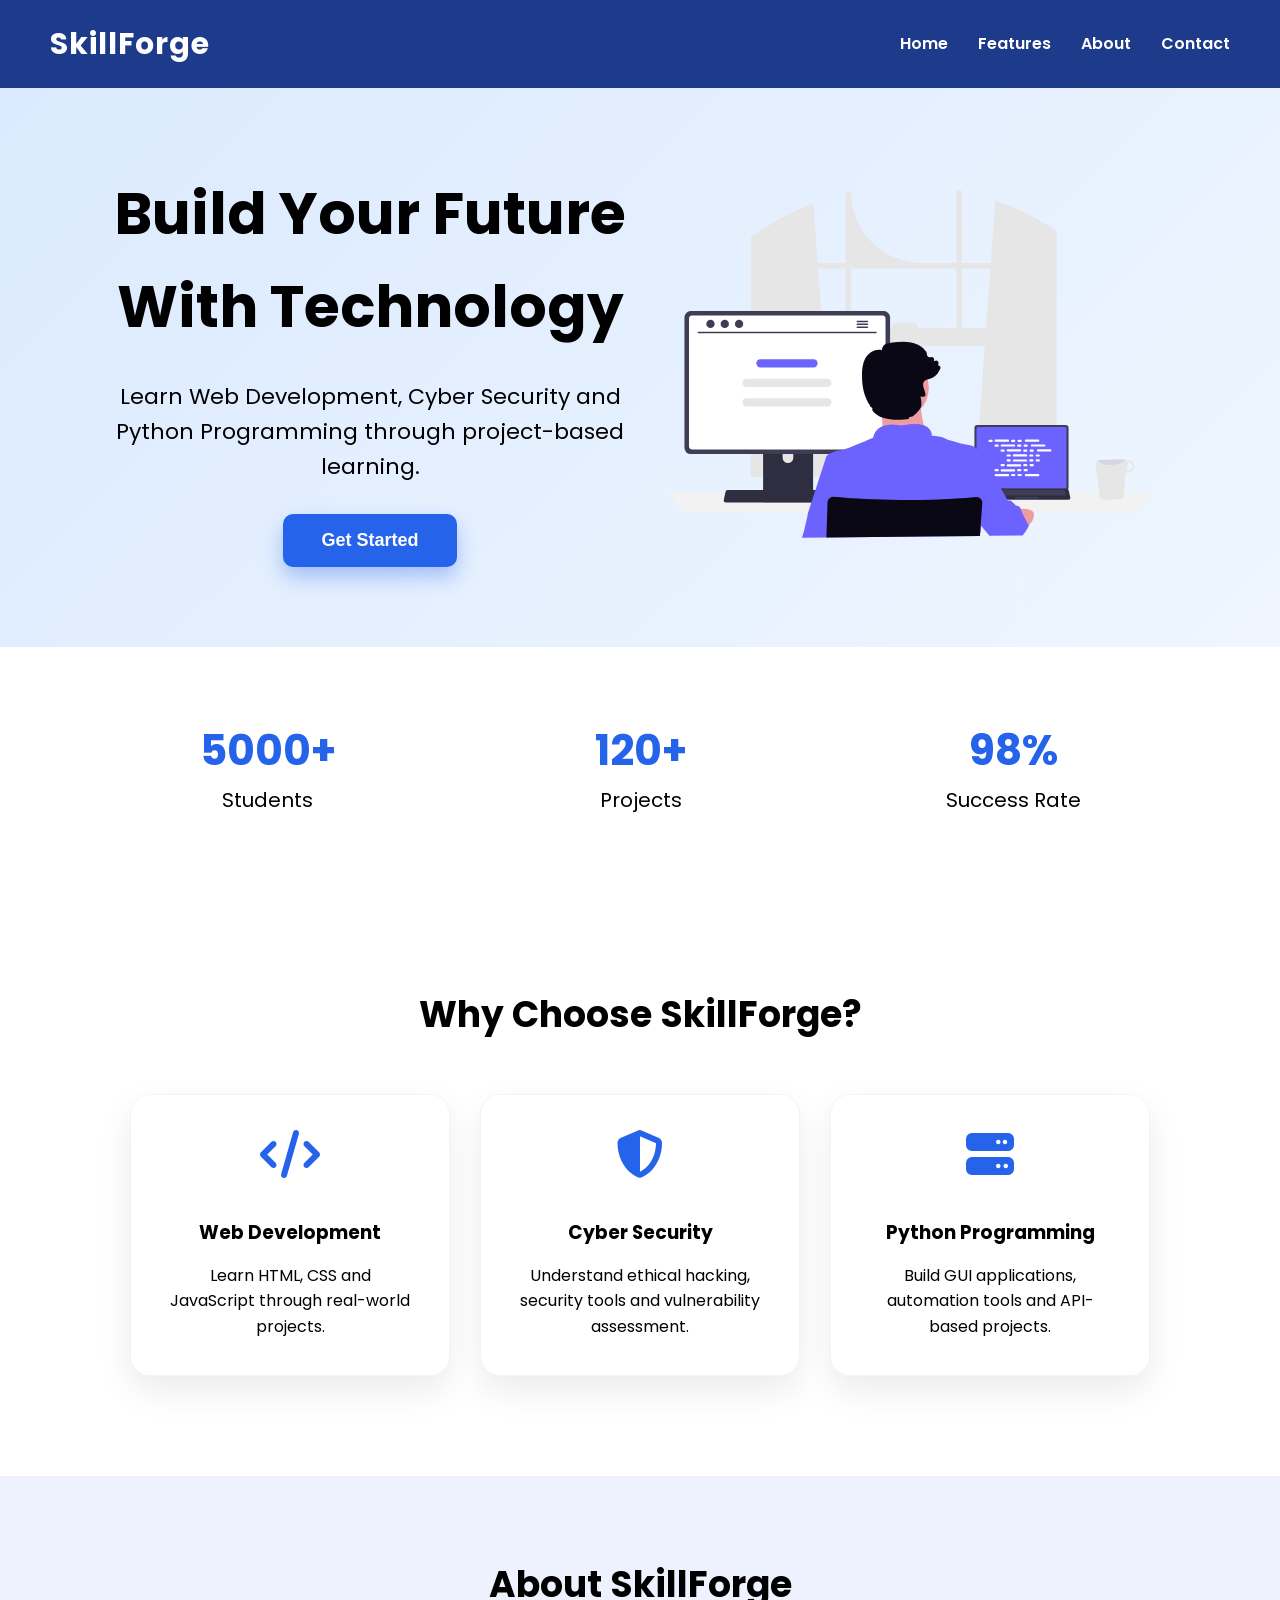
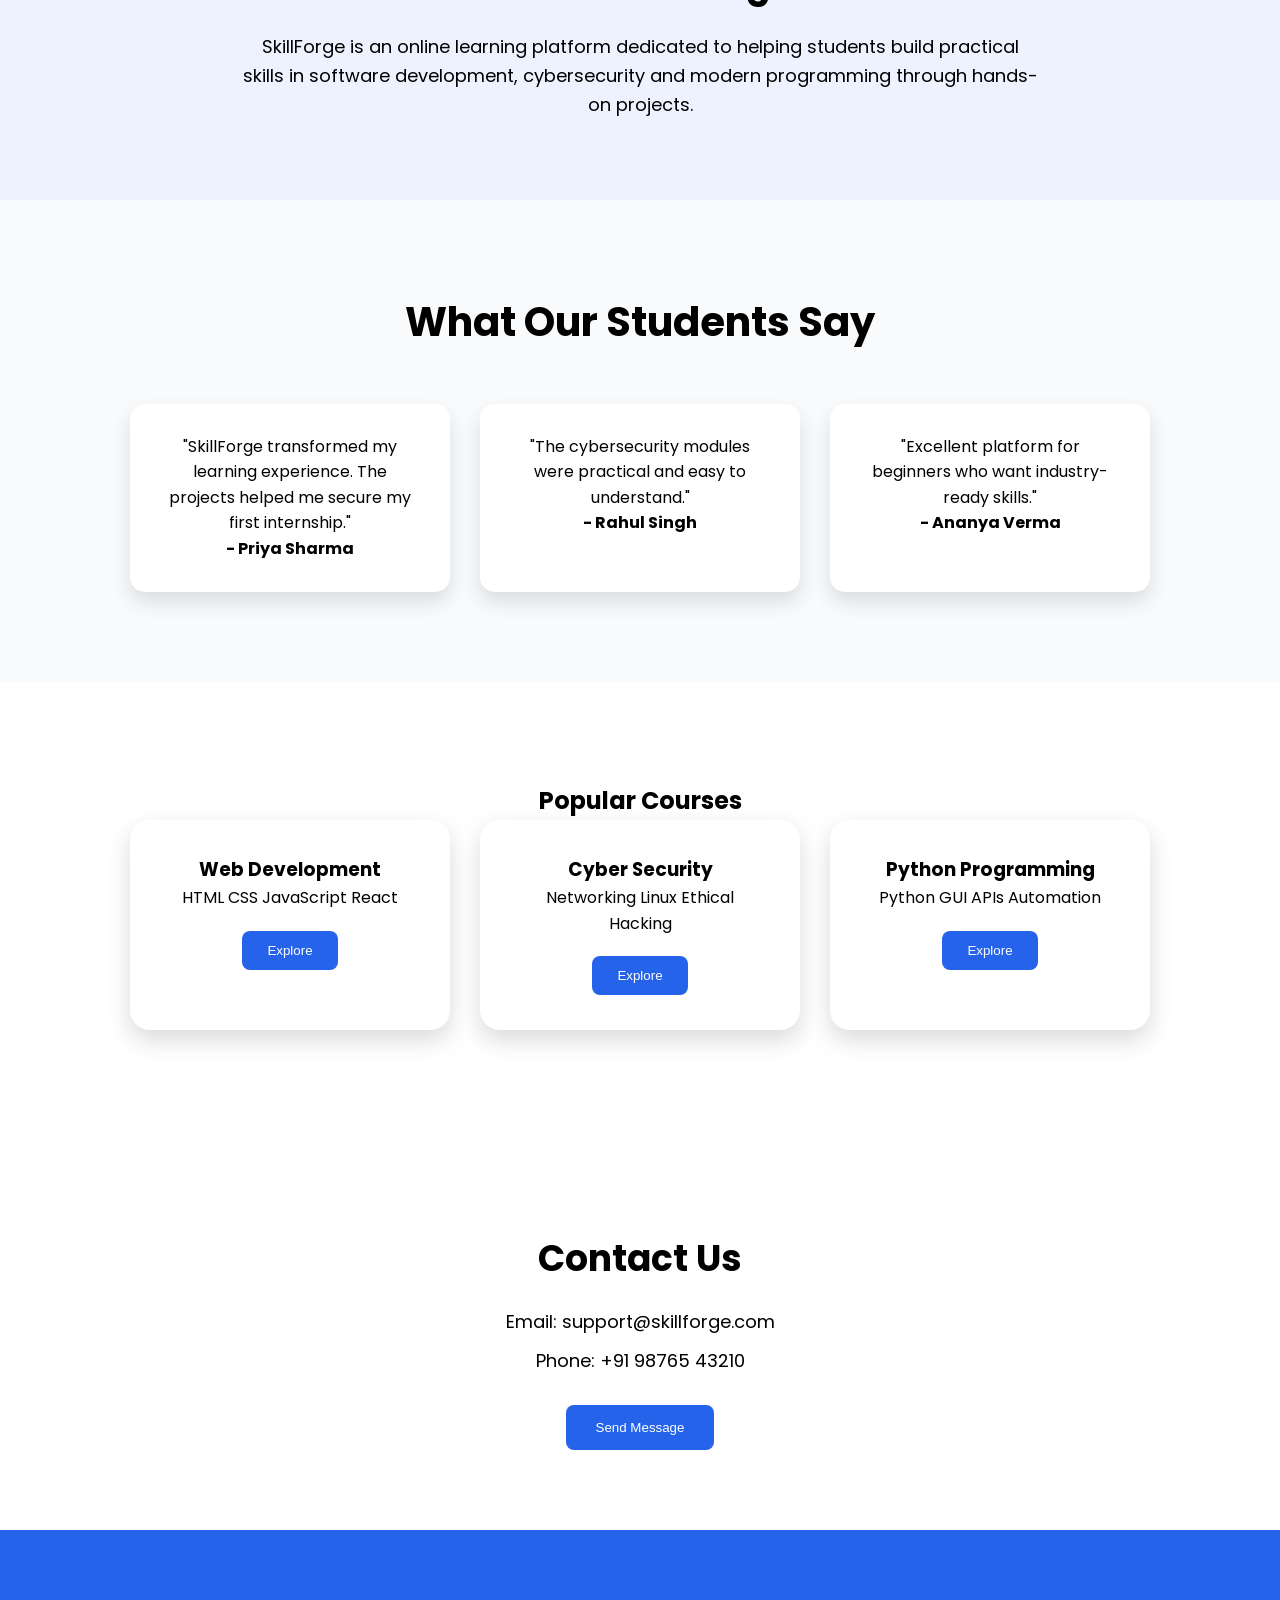
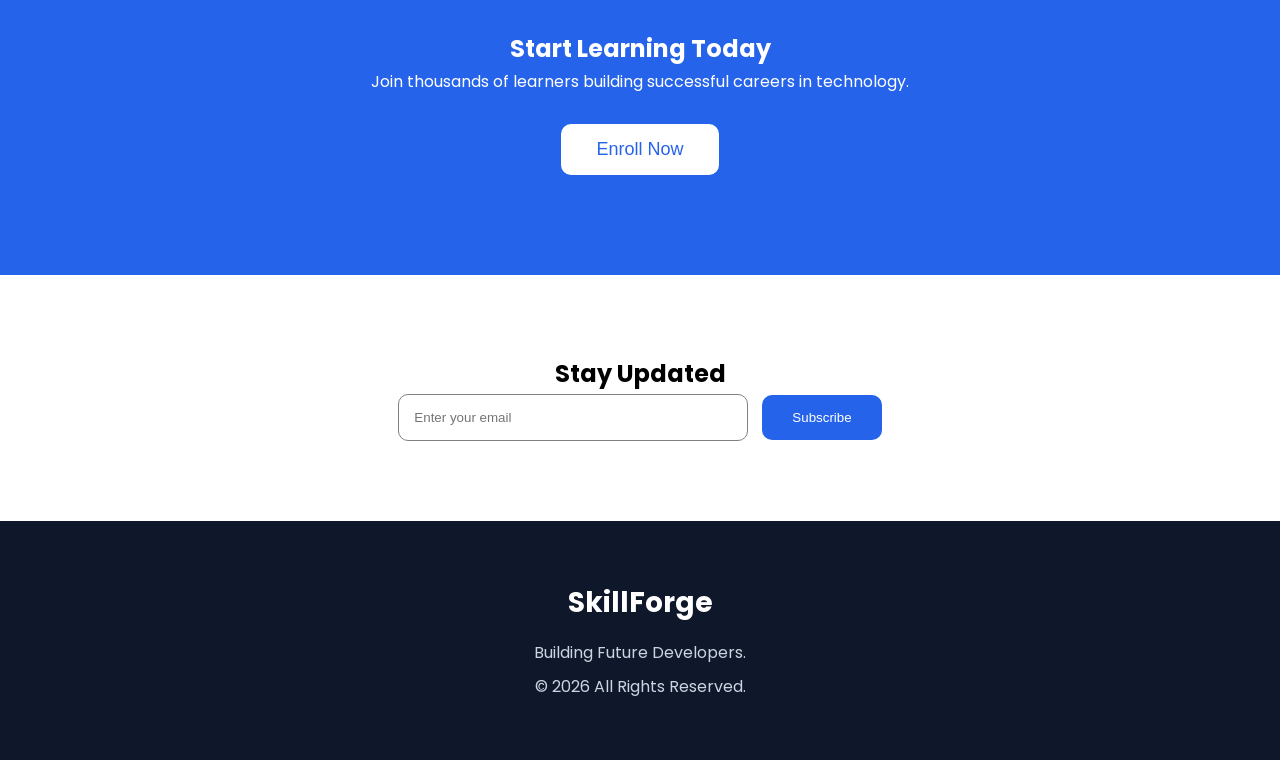
==== WebDev-L1-LandingPage/index.html @ 6627e976 "Add WebDev-L1-LandingPage" ====
<!DOCTYPE html>
<html lang="en">
<head>
    <meta charset="UTF-8">
    <meta name="viewport" content="width=device-width, initial-scale=1.0">
    <title>SkillForge Landing Page</title>
    <link rel="stylesheet" href="style.css">
    <link rel="stylesheet" href="https://cdnjs.cloudflare.com/ajax/libs/font-awesome/6.7.2/css/all.min.css">
    <link rel="icon" type="image/png" href="images/skillforge-icon.png">
    <link href="https://fonts.googleapis.com/css2?family=Poppins:wght@300;400;500;600;700&display=swap" rel="stylesheet">
</head>
<body>
    <header>
    <nav>
        <h1 class="logo">SkillForge</h1>

        <ul>
            <li><a href="#home">Home</a></li>
            <li><a href="#features">Features</a></li>
            <li><a href="#about">About</a></li>
            <li><a href="#contact">Contact</a></li>
        </ul>
    </nav>
</header>
    

    <main>

<section class="hero fade" id="home">

    <div class="hero-text">

        <h2>Build Your Future With Technology</h2>

        <p>
            Learn Web Development, Cyber Security and Python Programming through project-based learning.
        </p>

        <button>Get Started</button>

    </div>

    <div class="hero-image">

        <img src="images/hero.svg" alt="Programming Illustration">

    </div>

</section>
<section class="stats">

    <div>

        <h2>5000+</h2>

        <p>Students</p>

    </div>

    <div>

        <h2>120+</h2>

        <p>Projects</p>

    </div>

    <div>

        <h2>98%</h2>

        <p>Success Rate</p>

    </div>

</section>

<section class="features fade" id="features">

    <h2>Why Choose SkillForge?</h2>

    <div class="feature-container">

        
<div class="card">
    <i class="fa-solid fa-code fa-3x"></i>
    <h3>Web Development</h3>
    <p>Learn HTML, CSS and JavaScript through real-world projects.</p>
</div>

        <div class="card">
            <i class="fa-solid fa-shield-alt fa-3x"></i>
            <h3>Cyber Security</h3>
            <p>Understand ethical hacking, security tools and vulnerability assessment.</p>
        </div>

        <div class="card">
            <i class="fa-solid fa-server fa-3x"></i>
            <h3>Python Programming</h3>
            <p>Build GUI applications, automation tools and API-based projects.</p>
        </div>

    </div>

</section>

<section class="about fade" id="about">       

    <h2>About SkillForge</h2>

    <p>
        SkillForge is an online learning platform dedicated to helping
        students build practical skills in software development,
        cybersecurity and modern programming through hands-on projects.
    </p>

</section>
<section class="testimonials fade" id="testimonials">

    <h2>What Our Students Say</h2>

    <div class="testimonial-container">

        <div class="testimonial">
            <p>
                "SkillForge transformed my learning experience. The projects helped me secure my first internship."
            </p>

            <h4>- Priya Sharma</h4>
        </div>

        <div class="testimonial">
            <p>
                "The cybersecurity modules were practical and easy to understand."
            </p>

            <h4>- Rahul Singh</h4>
        </div>

        <div class="testimonial">
            <p>
                "Excellent platform for beginners who want industry-ready skills."
            </p>

            <h4>- Ananya Verma</h4>
        </div>

    </div>

</section>
<section class="courses fade" id="courses">

<h2>Popular Courses</h2>

<div class="course-container">

<div class="course">

<h3>Web Development</h3>

<p>HTML CSS JavaScript React</p>

<button>Explore</button>

</div>

<div class="course">

<h3>Cyber Security</h3>

<p>Networking Linux Ethical Hacking</p>

<button>Explore</button>

</div>

<div class="course">

<h3>Python Programming</h3>

<p>Python GUI APIs Automation</p>

<button>Explore</button>

</div>

</div>

</section>

    </main>
<section class="contact fade" id="contact">

    <h2>Contact Us</h2>

    <p>Email: support@skillforge.com</p>

    <p>Phone: +91 98765 43210</p>

    <button>Send Message</button>

</section>
<section class="cta fade" id="cta">

<h2>Start Learning Today</h2>

<p>

Join thousands of learners building successful careers in technology.

</p>

<button>Enroll Now</button>

</section>
<section class="newsletter fade" id="newsletter">

<h2>Stay Updated</h2>

<input type="email" placeholder="Enter your email">

<button>Subscribe</button>

</section>
    <footer>

    <h3>SkillForge</h3>

    <p>Building Future Developers.</p>

    <p>© 2026 All Rights Reserved.</p>

</footer>

<button id="topBtn">↑</button>
<script src="script.js"></script>
</body>
</html>
---- WebDev-L1-LandingPage/style.css ----
html {
    scroll-behavior: smooth;
}

* {
    margin: 0;
    padding: 0;
    box-sizing: border-box;
}

/* Body */

body {
    font-family: "Poppins", sans-serif;
    line-height: 1.6;
}

/* Header */

header {
    background-color: #1E3A8A;
    color: white;
    padding: 20px 50px;
    position: sticky;
    top: 0;
    z-index: 1000;
}


/* Navigation */
/* Navigation */

nav {
    display: flex;
    justify-content: space-between;
    align-items: center;
}

nav ul {
    display: flex;
    list-style: none;
    gap: 30px;
    margin: 0;
    padding: 0;
}

nav ul li {
    margin: 0;
}

nav ul li a {
    color: white;
    text-decoration: none;
    font-weight: 600;
    position: relative;
    transition: 0.3s;
}

nav ul li a:hover {
    color: #93c5fd;
}

nav ul li a::after {
    content: "";
    position: absolute;
    width: 0;
    height: 2px;
    left: 0;
    bottom: -5px;
    background: white;
    transition: 0.3s;
}

nav ul li a:hover::after {
    width: 100%;
}

/* General Sections */

section {
    padding: 40px;
    text-align: center;
}

/* Hero Section */

.hero{
    background: linear-gradient(135deg,#dbeafe,#eff6ff);

    display:flex;
    justify-content:space-between;
    align-items:center;

    padding:80px 100px;

    flex-wrap:wrap;
}

.hero button{

background:#2563eb;

padding:16px 38px;

color:white;

border:none;

border-radius:10px;

font-size:18px;

font-weight:bold;

cursor:pointer;

transition:all .3s ease;

box-shadow:0 10px 20px rgba(37,99,235,.35);

}

.hero button:hover{
 background: #1d4ed8;
 transform:translateY(-4px);
 box-shadow:0 18px 30px rgba(37,99,235,.45);
}

.hero-text{
    flex:1;
}

.hero-text h2{
    font-size:58px;
    margin-bottom:25px;
}

.hero-text p{

    font-size:22px;
    margin-bottom:30px;

    max-width:600px;

}

.hero-image{

    flex:1;
    text-align:center;

}

.hero-image img{

    width:90%;
    max-width:500px;

}

.hero button:active{
    transform:scale(.96);
}

/* Features Section */

.features {
    padding: 80px 50px;
    text-align: center;
}

.features h2 {
    font-size: 36px;
    margin-bottom: 50px;
}

.feature-container {
    display: flex;
    justify-content: center;
    gap: 30px;
    flex-wrap: wrap;
}

.card{

width:320px;

padding:35px;

background:white;

border-radius:20px;

transition:.35s;

box-shadow:0 15px 35px rgba(0,0,0,.08);

border:1px solid #f1f5f9;

}

.card:hover{

transform:translateY(-12px);

box-shadow:0 25px 50px rgba(0,0,0,.18);

}



/* About Section */

.about {
    background: #eef2ff;
    text-align: center;
    padding: 80px 40px;
}

.about h2 {
    font-size: 36px;
    margin-bottom: 20px;
}

.about p {
    max-width: 800px;
    margin: auto;
    font-size: 18px;
}

/* Footer */



.contact {
    padding: 80px 40px;
    background: #ffffff;
    text-align: center;
}

.contact h2 {
    font-size: 36px;
    margin-bottom: 20px;
}

.contact p {
    margin-bottom: 10px;
    font-size: 18px;
}

.contact button {
    margin-top: 20px;
    padding: 15px 30px;
    background: #2563eb;
    color: white;
    border: none;
    border-radius: 8px;
    cursor: pointer;
}

.contact button:hover {
    background: #1d4ed8;
}

.contact button{
    transition:.3s;
}

.contact button:hover{
    transform:translateY(-3px);
}

.card i {
    color: #2563eb;
    margin-bottom: 20px;
}

.logo {
    font-size: 30px;
    font-weight: 700;
    color:white;
    letter-spacing: 1px;
}


.features,
.about,
.contact {
    margin-top: 20px;
}

footer{

background:#0f172a;

padding:60px;

text-align:center;

color:white;

}

footer h3{

font-size:28px;

margin-bottom:15px;

}

footer p{

color:#cbd5e1;

margin-top:8px;

}
    


.card {
    display: flex;
    flex-direction: column;
    justify-content: space-between;
}

.card h3{
    margin-top:20px;
    margin-bottom:15px;
}

.hero {
    animation: fadeIn 1s ease-in-out;
}

@keyframes fadeIn {

    from {
        opacity: 0;
        transform: translateY(40px);
    }

    to {
        opacity: 1;
        transform: translateY(0);
    }

}
.stats{

    display:flex;

    justify-content:space-around;

    padding:70px;

    background:white;

    text-align:center;

    flex-wrap:wrap;

}

.stats h2{

    color:#2563eb;

    font-size:42px;

}

.stats p{

    font-size:20px;

}
.testimonials{
    padding:90px 50px;
    background:#f8fafc;
}

.testimonials h2{
    text-align:center;
    margin-bottom:50px;
    font-size:40px;
}

.testimonial-container{
    display:flex;
    justify-content:center;
    gap:30px;
    flex-wrap:wrap;
}

.testimonial{

    width:320px;

    background:white;

    padding:30px;

    border-radius:15px;

    box-shadow:0 10px 20px rgba(0,0,0,.12);

}

.courses{

padding:100px 60px;

}

.course-container{

display:flex;

gap:30px;

justify-content:center;

flex-wrap:wrap;

}

.course{

width:320px;

padding:35px;

border-radius:20px;

background:#ffffff;

box-shadow:0 10px 25px rgba(0,0,0,.15);

text-align:center;

}

.course button{

margin-top:20px;

padding:12px 25px;

border:none;

background:#2563eb;

color:white;

border-radius:8px;

cursor:pointer;

}
.course button:hover{
    background:#1d4ed8;
}

.cta{

background:#2563eb;

padding:100px;

text-align:center;

color:white;

}

.cta button{

margin-top:30px;

padding:15px 35px;

font-size:18px;

border:none;

border-radius:10px;

background:white;

color:#2563eb;

cursor:pointer;

}

.newsletter{

padding:80px;

text-align:center;

}

.newsletter input{

padding:15px;

width:350px;

border-radius:10px;

border:1px solid gray;

}

.newsletter button{

padding:15px 30px;

margin-left:10px;

background:#2563eb;

color:white;

border:none;

border-radius:10px;

cursor:pointer;

}

.newsletter button:hover{
    background:#1d4ed8;
}

#topBtn{

position:fixed;

bottom:30px;

right:30px;

width:55px;

height:55px;

border:none;

border-radius:50%;

background:#2563eb;

color:white;

font-size:24px;

cursor:pointer;

display:none;

}

/* =========================
   Responsive Design
========================= */

@media (max-width: 768px) {

    nav {
        flex-direction: column;
    }

    nav ul {
        flex-direction: column;
        margin-top: 20px;
    }

    nav ul li {
        margin: 10px 0;
    }

    .hero {
        flex-direction: column;
        text-align: center;
        padding: 60px 20px;
    }

    .hero-text h2 {
        font-size: 38px;
    }

    .hero-text p {
        font-size: 18px;
    }

    .hero-image img {
        width: 100%;
        margin-top: 30px;
    }

    .feature-container,
    .course-container,
    .testimonial-container,
    .stats {
        flex-direction: column;
        align-items: center;
    }

    .newsletter input {
        width: 90%;
        margin-bottom: 15px;
    }

    .newsletter button {
        margin-left: 0;
        width: 90%;
    }

}

.fade{

opacity:0;

transform:translateY(40px);

animation:fadeUp 1s forwards;

}

@keyframes fadeUp{

to{

opacity:1;

transform:translateY(0);

}

}
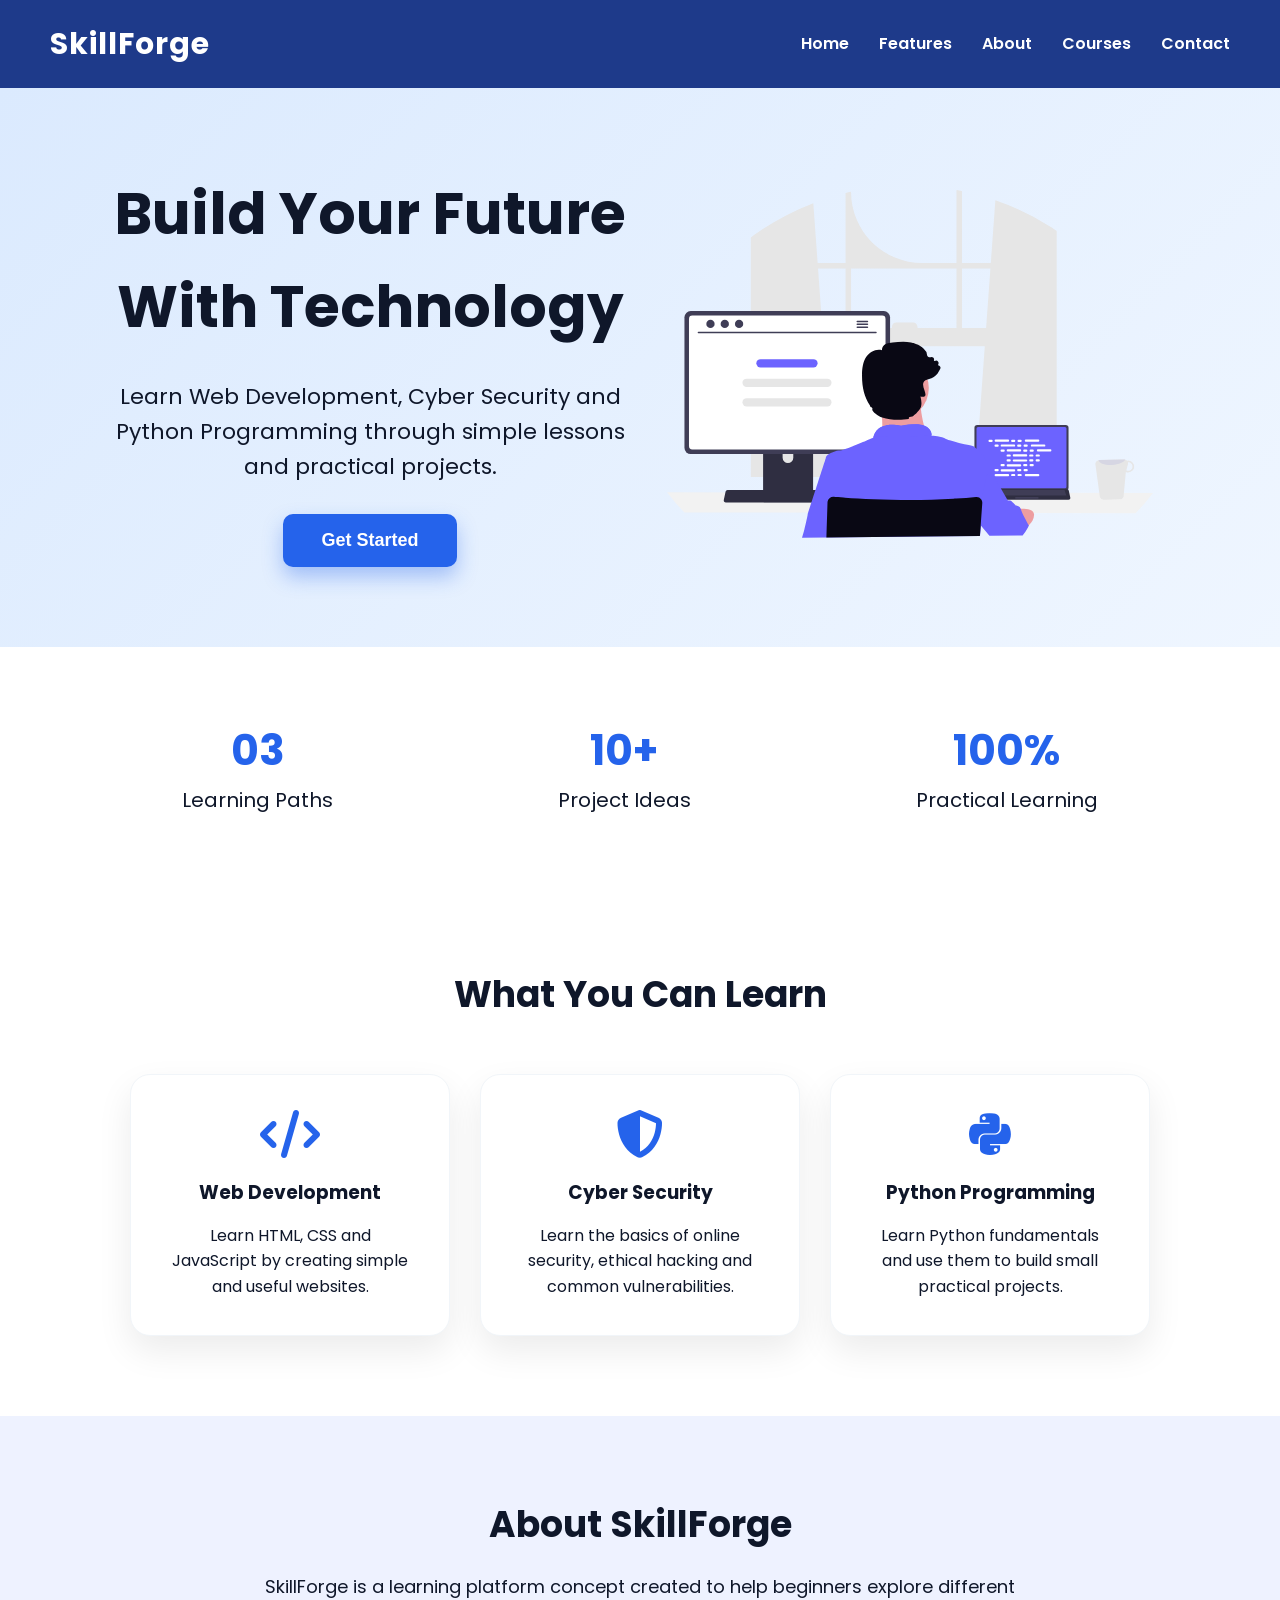
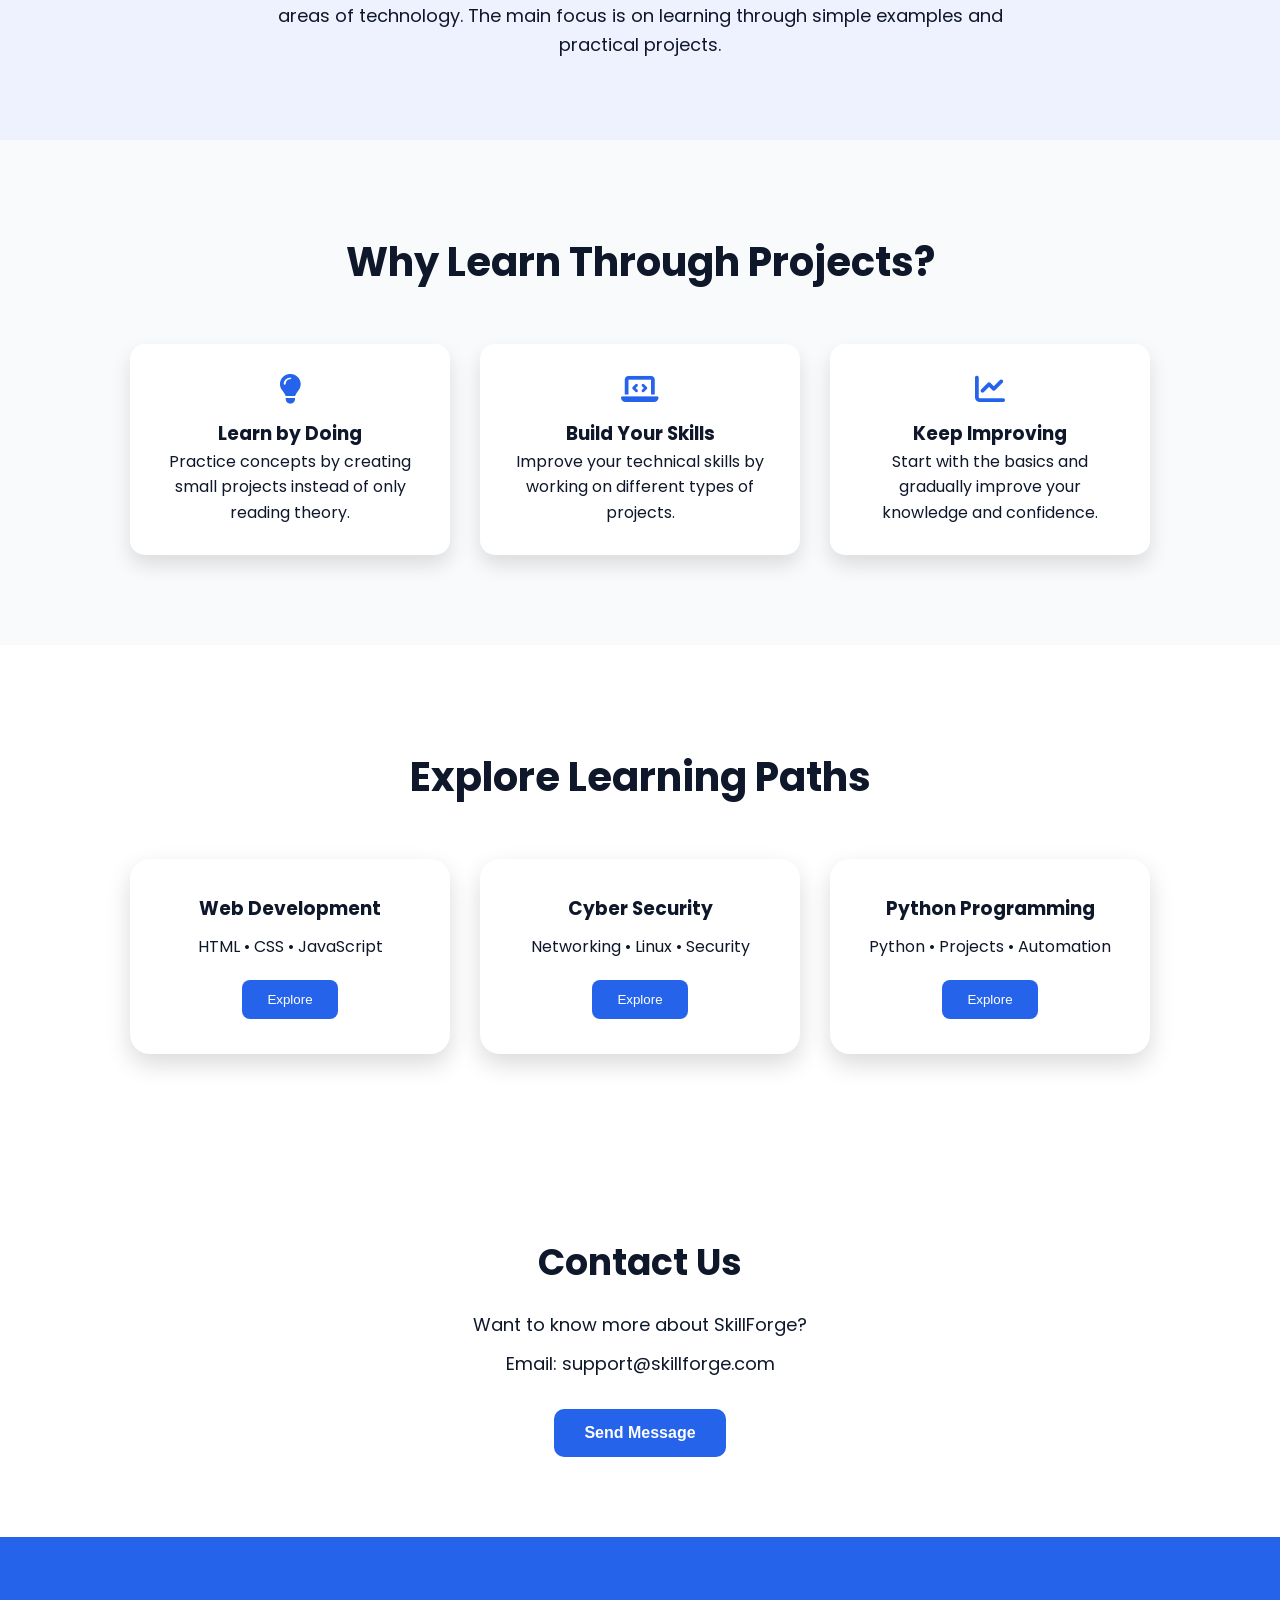
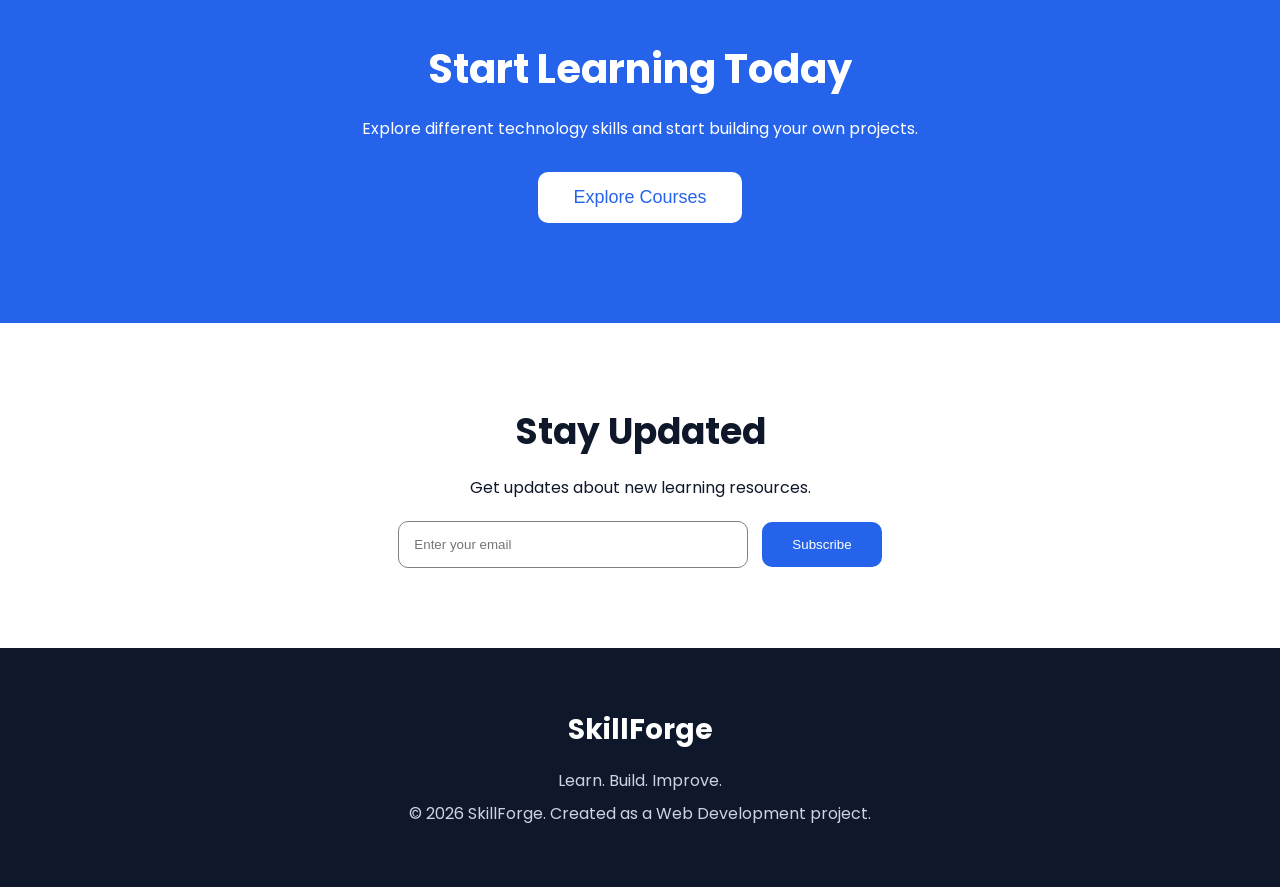
==== commit f007cdde: "Update project README" ====
--- a/WebDev-L1-LandingPage/index.html
+++ b/WebDev-L1-LandingPage/index.html
@@ -1,238 +1,335 @@
+
 <!DOCTYPE html>
 <html lang="en">
+
 <head>
     <meta charset="UTF-8">
     <meta name="viewport" content="width=device-width, initial-scale=1.0">
-    <title>SkillForge Landing Page</title>
+
+    <title>SkillForge - Learn Technology</title>
+
     <link rel="stylesheet" href="style.css">
-    <link rel="stylesheet" href="https://cdnjs.cloudflare.com/ajax/libs/font-awesome/6.7.2/css/all.min.css">
+
+    <link rel="stylesheet"
+          href="https://cdnjs.cloudflare.com/ajax/libs/font-awesome/6.7.2/css/all.min.css">
+
     <link rel="icon" type="image/png" href="images/skillforge-icon.png">
-    <link href="https://fonts.googleapis.com/css2?family=Poppins:wght@300;400;500;600;700&display=swap" rel="stylesheet">
+
+    <link href="https://fonts.googleapis.com/css2?family=Poppins:wght@300;400;500;600;700&display=swap"
+          rel="stylesheet">
 </head>
+
 <body>
+
+    <!-- Navigation -->
     <header>
-    <nav>
-        <h1 class="logo">SkillForge</h1>
-
-        <ul>
-            <li><a href="#home">Home</a></li>
-            <li><a href="#features">Features</a></li>
-            <li><a href="#about">About</a></li>
-            <li><a href="#contact">Contact</a></li>
-        </ul>
-    </nav>
-</header>
-    
+        <nav>
+            <h1 class="logo">SkillForge</h1>
+
+            <ul>
+                <li><a href="#home">Home</a></li>
+                <li><a href="#features">Features</a></li>
+                <li><a href="#about">About</a></li>
+                <li><a href="#courses">Courses</a></li>
+                <li><a href="#contact">Contact</a></li>
+            </ul>
+        </nav>
+    </header>
+
 
     <main>
 
-<section class="hero fade" id="home">
-
-    <div class="hero-text">
-
-        <h2>Build Your Future With Technology</h2>
+        <!-- Hero Section -->
+        <section class="hero fade" id="home">
+
+            <div class="hero-text">
+
+                <h2>Build Your Future With Technology</h2>
+
+                <p>
+                    Learn Web Development, Cyber Security and Python Programming
+                    through simple lessons and practical projects.
+                </p>
+
+                <a href="#courses">
+                    <button>Get Started</button>
+                </a>
+
+            </div>
+
+            <div class="hero-image">
+
+                <img src="images/hero.svg" alt="Programming Illustration">
+
+            </div>
+
+        </section>
+
+
+        <!-- Simple Highlights -->
+        <section class="stats">
+
+            <div>
+                <h2>03</h2>
+                <p>Learning Paths</p>
+            </div>
+
+            <div>
+                <h2>10+</h2>
+                <p>Project Ideas</p>
+            </div>
+
+            <div>
+                <h2>100%</h2>
+                <p>Practical Learning</p>
+            </div>
+
+        </section>
+
+
+        <!-- Features Section -->
+        <section class="features fade" id="features">
+
+            <h2>What You Can Learn</h2>
+
+            <div class="feature-container">
+
+                <div class="card">
+
+                    <i class="fa-solid fa-code fa-3x"></i>
+
+                    <h3>Web Development</h3>
+
+                    <p>
+                        Learn HTML, CSS and JavaScript by creating
+                        simple and useful websites.
+                    </p>
+
+                </div>
+
+
+                <div class="card">
+
+                    <i class="fa-solid fa-shield-halved fa-3x"></i>
+
+                    <h3>Cyber Security</h3>
+
+                    <p>
+                        Learn the basics of online security,
+                        ethical hacking and common vulnerabilities.
+                    </p>
+
+                </div>
+
+
+                <div class="card">
+
+                    <i class="fa-brands fa-python fa-3x"></i>
+
+                    <h3>Python Programming</h3>
+
+                    <p>
+                        Learn Python fundamentals and use them
+                        to build small practical projects.
+                    </p>
+
+                </div>
+
+            </div>
+
+        </section>
+
+
+        <!-- About Section -->
+        <section class="about fade" id="about">
+
+            <h2>About SkillForge</h2>
+
+            <p>
+                SkillForge is a learning platform concept created to
+                help beginners explore different areas of technology.
+                The main focus is on learning through simple examples
+                and practical projects.
+            </p>
+
+        </section>
+
+
+        <!-- Learning Section -->
+        <section class="testimonials fade" id="testimonials">
+
+            <h2>Why Learn Through Projects?</h2>
+
+            <div class="testimonial-container">
+
+                <div class="testimonial">
+
+                    <i class="fa-solid fa-lightbulb"></i>
+
+                    <h3>Learn by Doing</h3>
+
+                    <p>
+                        Practice concepts by creating small projects
+                        instead of only reading theory.
+                    </p>
+
+                </div>
+
+
+                <div class="testimonial">
+
+                    <i class="fa-solid fa-laptop-code"></i>
+
+                    <h3>Build Your Skills</h3>
+
+                    <p>
+                        Improve your technical skills by working
+                        on different types of projects.
+                    </p>
+
+                </div>
+
+
+                <div class="testimonial">
+
+                    <i class="fa-solid fa-chart-line"></i>
+
+                    <h3>Keep Improving</h3>
+
+                    <p>
+                        Start with the basics and gradually
+                        improve your knowledge and confidence.
+                    </p>
+
+                </div>
+
+            </div>
+
+        </section>
+
+
+        <!-- Courses Section -->
+        <section class="courses fade" id="courses">
+
+            <h2>Explore Learning Paths</h2>
+
+            <div class="course-container">
+
+                <div class="course">
+
+                    <h3>Web Development</h3>
+
+                    <p>HTML • CSS • JavaScript</p>
+
+                    <a href="#contact">
+                        <button>Explore</button>
+                    </a>
+
+                </div>
+
+
+                <div class="course">
+
+                    <h3>Cyber Security</h3>
+
+                    <p>Networking • Linux • Security</p>
+
+                    <a href="#contact">
+                        <button>Explore</button>
+                    </a>
+
+                </div>
+
+
+                <div class="course">
+
+                    <h3>Python Programming</h3>
+
+                    <p>Python • Projects • Automation</p>
+
+                    <a href="#contact">
+                        <button>Explore</button>
+                    </a>
+
+                </div>
+
+            </div>
+
+        </section>
+
+    </main>
+
+
+    <!-- Contact Section -->
+    <section class="contact fade" id="contact">
+
+        <h2>Contact Us</h2>
 
         <p>
-            Learn Web Development, Cyber Security and Python Programming through project-based learning.
+            Want to know more about SkillForge?
         </p>
 
-        <button>Get Started</button>
-
-    </div>
-
-    <div class="hero-image">
-
-        <img src="images/hero.svg" alt="Programming Illustration">
-
-    </div>
-
-</section>
-<section class="stats">
-
-    <div>
-
-        <h2>5000+</h2>
-
-        <p>Students</p>
-
-    </div>
-
-    <div>
-
-        <h2>120+</h2>
-
-        <p>Projects</p>
-
-    </div>
-
-    <div>
-
-        <h2>98%</h2>
-
-        <p>Success Rate</p>
-
-    </div>
-
-</section>
-
-<section class="features fade" id="features">
-
-    <h2>Why Choose SkillForge?</h2>
-
-    <div class="feature-container">
-
-        
-<div class="card">
-    <i class="fa-solid fa-code fa-3x"></i>
-    <h3>Web Development</h3>
-    <p>Learn HTML, CSS and JavaScript through real-world projects.</p>
-</div>
-
-        <div class="card">
-            <i class="fa-solid fa-shield-alt fa-3x"></i>
-            <h3>Cyber Security</h3>
-            <p>Understand ethical hacking, security tools and vulnerability assessment.</p>
-        </div>
-
-        <div class="card">
-            <i class="fa-solid fa-server fa-3x"></i>
-            <h3>Python Programming</h3>
-            <p>Build GUI applications, automation tools and API-based projects.</p>
-        </div>
-
-    </div>
-
-</section>
-
-<section class="about fade" id="about">       
-
-    <h2>About SkillForge</h2>
-
-    <p>
-        SkillForge is an online learning platform dedicated to helping
-        students build practical skills in software development,
-        cybersecurity and modern programming through hands-on projects.
-    </p>
-
-</section>
-<section class="testimonials fade" id="testimonials">
-
-    <h2>What Our Students Say</h2>
-
-    <div class="testimonial-container">
-
-        <div class="testimonial">
-            <p>
-                "SkillForge transformed my learning experience. The projects helped me secure my first internship."
-            </p>
-
-            <h4>- Priya Sharma</h4>
-        </div>
-
-        <div class="testimonial">
-            <p>
-                "The cybersecurity modules were practical and easy to understand."
-            </p>
-
-            <h4>- Rahul Singh</h4>
-        </div>
-
-        <div class="testimonial">
-            <p>
-                "Excellent platform for beginners who want industry-ready skills."
-            </p>
-
-            <h4>- Ananya Verma</h4>
-        </div>
-
-    </div>
-
-</section>
-<section class="courses fade" id="courses">
-
-<h2>Popular Courses</h2>
-
-<div class="course-container">
-
-<div class="course">
-
-<h3>Web Development</h3>
-
-<p>HTML CSS JavaScript React</p>
-
-<button>Explore</button>
-
-</div>
-
-<div class="course">
-
-<h3>Cyber Security</h3>
-
-<p>Networking Linux Ethical Hacking</p>
-
-<button>Explore</button>
-
-</div>
-
-<div class="course">
-
-<h3>Python Programming</h3>
-
-<p>Python GUI APIs Automation</p>
-
-<button>Explore</button>
-
-</div>
-
-</div>
-
-</section>
-
-    </main>
-<section class="contact fade" id="contact">
-
-    <h2>Contact Us</h2>
-
-    <p>Email: support@skillforge.com</p>
-
-    <p>Phone: +91 98765 43210</p>
-
-    <button>Send Message</button>
-
-</section>
-<section class="cta fade" id="cta">
-
-<h2>Start Learning Today</h2>
-
-<p>
-
-Join thousands of learners building successful careers in technology.
-
-</p>
-
-<button>Enroll Now</button>
-
-</section>
-<section class="newsletter fade" id="newsletter">
-
-<h2>Stay Updated</h2>
-
-<input type="email" placeholder="Enter your email">
-
-<button>Subscribe</button>
-
-</section>
+        <p>
+            Email: support@skillforge.com
+        </p>
+
+        <a href="mailto:support@skillforge.com">
+            <button>Send Message</button>
+        </a>
+
+    </section>
+
+
+    <!-- Call To Action -->
+    <section class="cta fade" id="cta">
+
+        <h2>Start Learning Today</h2>
+
+        <p>
+            Explore different technology skills and start building
+            your own projects.
+        </p>
+
+        <a href="#courses">
+            <button>Explore Courses</button>
+        </a>
+
+    </section>
+
+
+    <!-- Newsletter -->
+    <section class="newsletter fade" id="newsletter">
+
+        <h2>Stay Updated</h2>
+
+        <p>Get updates about new learning resources.</p>
+
+        <input type="email" placeholder="Enter your email">
+
+        <button>Subscribe</button>
+
+    </section>
+
+
+    <!-- Footer -->
     <footer>
 
-    <h3>SkillForge</h3>
-
-    <p>Building Future Developers.</p>
-
-    <p>© 2026 All Rights Reserved.</p>
-
-</footer>
-
-<button id="topBtn">↑</button>
-<script src="script.js"></script>
+        <h3>SkillForge</h3>
+
+        <p>Learn. Build. Improve.</p>
+
+        <p>© 2026 SkillForge. Created as a Web Development project.</p>
+
+    </footer>
+
+
+    <!-- Scroll To Top -->
+    <button id="topBtn">↑</button>
+
+
+    <script src="script.js"></script>
+
 </body>
-</html>+
+</html>
+
--- a/WebDev-L1-LandingPage/style.css
+++ b/WebDev-L1-LandingPage/style.css
@@ -1,3 +1,4 @@
+
 html {
     scroll-behavior: smooth;
 }
@@ -8,17 +9,16 @@
     box-sizing: border-box;
 }
 
-/* Body */
-
 body {
     font-family: "Poppins", sans-serif;
     line-height: 1.6;
+    color: #0f172a;
 }
 
 /* Header */
 
 header {
-    background-color: #1E3A8A;
+    background-color: #1e3a8a;
     color: white;
     padding: 20px 50px;
     position: sticky;
@@ -26,8 +26,6 @@
     z-index: 1000;
 }
 
-
-/* Navigation */
 /* Navigation */
 
 nav {
@@ -36,16 +34,17 @@
     align-items: center;
 }
 
+.logo {
+    font-size: 30px;
+    font-weight: 700;
+    color: white;
+    letter-spacing: 1px;
+}
+
 nav ul {
     display: flex;
     list-style: none;
     gap: 30px;
-    margin: 0;
-    padding: 0;
-}
-
-nav ul li {
-    margin: 0;
 }
 
 nav ul li a {
@@ -84,92 +83,101 @@
 
 /* Hero Section */
 
-.hero{
-    background: linear-gradient(135deg,#dbeafe,#eff6ff);
-
-    display:flex;
-    justify-content:space-between;
-    align-items:center;
-
-    padding:80px 100px;
-
-    flex-wrap:wrap;
-}
-
-.hero button{
-
-background:#2563eb;
-
-padding:16px 38px;
-
-color:white;
-
-border:none;
-
-border-radius:10px;
-
-font-size:18px;
-
-font-weight:bold;
-
-cursor:pointer;
-
-transition:all .3s ease;
-
-box-shadow:0 10px 20px rgba(37,99,235,.35);
-
-}
-
-.hero button:hover{
- background: #1d4ed8;
- transform:translateY(-4px);
- box-shadow:0 18px 30px rgba(37,99,235,.45);
-}
-
-.hero-text{
-    flex:1;
-}
-
-.hero-text h2{
-    font-size:58px;
-    margin-bottom:25px;
-}
-
-.hero-text p{
-
-    font-size:22px;
-    margin-bottom:30px;
-
-    max-width:600px;
-
-}
-
-.hero-image{
-
-    flex:1;
-    text-align:center;
-
-}
-
-.hero-image img{
-
-    width:90%;
-    max-width:500px;
-
-}
-
-.hero button:active{
-    transform:scale(.96);
-}
-
-/* Features Section */
+.hero {
+    background: linear-gradient(135deg, #dbeafe, #eff6ff);
+    display: flex;
+    justify-content: space-between;
+    align-items: center;
+    padding: 80px 100px;
+    flex-wrap: wrap;
+    animation: fadeIn 1s ease-in-out;
+}
+
+.hero-text {
+    flex: 1;
+}
+
+.hero-text h2 {
+    font-size: 58px;
+    margin-bottom: 25px;
+}
+
+.hero-text p {
+    font-size: 22px;
+    margin-bottom: 30px;
+    max-width: 600px;
+}
+
+.hero-image {
+    flex: 1;
+    text-align: center;
+}
+
+.hero-image img {
+    width: 90%;
+    max-width: 500px;
+}
+
+.hero button,
+.contact button {
+    background: #2563eb;
+    color: white;
+    border: none;
+    border-radius: 10px;
+    padding: 15px 30px;
+    font-size: 16px;
+    font-weight: 600;
+    cursor: pointer;
+    transition: 0.3s;
+}
+
+.hero button {
+    padding: 16px 38px;
+    font-size: 18px;
+    box-shadow: 0 10px 20px rgba(37, 99, 235, 0.35);
+}
+
+.hero button:hover,
+.contact button:hover {
+    background: #1d4ed8;
+    transform: translateY(-3px);
+}
+
+.hero button:active {
+    transform: scale(0.96);
+}
+
+/* Stats */
+
+.stats {
+    display: flex;
+    justify-content: space-around;
+    align-items: center;
+    padding: 70px;
+    background: white;
+    text-align: center;
+    flex-wrap: wrap;
+}
+
+.stats h2 {
+    color: #2563eb;
+    font-size: 42px;
+}
+
+.stats p {
+    font-size: 20px;
+}
+
+/* Features */
 
 .features {
     padding: 80px 50px;
-    text-align: center;
-}
-
-.features h2 {
+    background: #ffffff;
+}
+
+.features h2,
+.about h2,
+.contact h2 {
     font-size: 36px;
     margin-bottom: 50px;
 }
@@ -181,44 +189,41 @@
     flex-wrap: wrap;
 }
 
-.card{
-
-width:320px;
-
-padding:35px;
-
-background:white;
-
-border-radius:20px;
-
-transition:.35s;
-
-box-shadow:0 15px 35px rgba(0,0,0,.08);
-
-border:1px solid #f1f5f9;
-
-}
-
-.card:hover{
-
-transform:translateY(-12px);
-
-box-shadow:0 25px 50px rgba(0,0,0,.18);
-
-}
-
-
-
-/* About Section */
+.card {
+    width: 320px;
+    padding: 35px;
+    background: white;
+    border-radius: 20px;
+    border: 1px solid #f1f5f9;
+    box-shadow: 0 15px 35px rgba(0, 0, 0, 0.08);
+    display: flex;
+    flex-direction: column;
+    justify-content: space-between;
+    transition: 0.35s;
+}
+
+.card:hover {
+    transform: translateY(-10px);
+    box-shadow: 0 25px 50px rgba(0, 0, 0, 0.18);
+}
+
+.card i {
+    color: #2563eb;
+    margin-bottom: 20px;
+}
+
+.card h3 {
+    margin-bottom: 15px;
+}
+
+/* About */
 
 .about {
     background: #eef2ff;
-    text-align: center;
     padding: 80px 40px;
 }
 
 .about h2 {
-    font-size: 36px;
     margin-bottom: 20px;
 }
 
@@ -228,18 +233,94 @@
     font-size: 18px;
 }
 
-/* Footer */
-
-
+/* Learning Section */
+
+.testimonials {
+    padding: 90px 50px;
+    background: #f8fafc;
+}
+
+.testimonials h2 {
+    margin-bottom: 50px;
+    font-size: 40px;
+}
+
+.testimonial-container {
+    display: flex;
+    justify-content: center;
+    gap: 30px;
+    flex-wrap: wrap;
+}
+
+.testimonial {
+    width: 320px;
+    background: white;
+    padding: 30px;
+    border-radius: 15px;
+    box-shadow: 0 10px 20px rgba(0, 0, 0, 0.12);
+}
+
+.testimonial i {
+    color: #2563eb;
+    font-size: 30px;
+    margin-bottom: 15px;
+}
+
+/* Courses */
+
+.courses {
+    padding: 100px 60px;
+}
+
+.courses h2 {
+    font-size: 40px;
+    margin-bottom: 50px;
+}
+
+.course-container {
+    display: flex;
+    gap: 30px;
+    justify-content: center;
+    flex-wrap: wrap;
+}
+
+.course {
+    width: 320px;
+    padding: 35px;
+    border-radius: 20px;
+    background: #ffffff;
+    box-shadow: 0 10px 25px rgba(0, 0, 0, 0.15);
+    text-align: center;
+}
+
+.course h3 {
+    margin-bottom: 10px;
+}
+
+.course button {
+    margin-top: 20px;
+    padding: 12px 25px;
+    border: none;
+    background: #2563eb;
+    color: white;
+    border-radius: 8px;
+    cursor: pointer;
+    transition: 0.3s;
+}
+
+.course button:hover {
+    background: #1d4ed8;
+    transform: translateY(-3px);
+}
+
+/* Contact */
 
 .contact {
     padding: 80px 40px;
     background: #ffffff;
-    text-align: center;
 }
 
 .contact h2 {
-    font-size: 36px;
     margin-bottom: 20px;
 }
 
@@ -250,92 +331,121 @@
 
 .contact button {
     margin-top: 20px;
+}
+
+/* Call To Action */
+
+.cta {
+    background: #2563eb;
+    padding: 100px;
+    text-align: center;
+    color: white;
+}
+
+.cta h2 {
+    font-size: 40px;
+}
+
+.cta p {
+    margin-top: 15px;
+}
+
+.cta button {
+    margin-top: 30px;
+    padding: 15px 35px;
+    font-size: 18px;
+    border: none;
+    border-radius: 10px;
+    background: white;
+    color: #2563eb;
+    cursor: pointer;
+    transition: 0.3s;
+}
+
+.cta button:hover {
+    transform: translateY(-3px);
+}
+
+/* Newsletter */
+
+.newsletter {
+    padding: 80px;
+    text-align: center;
+}
+
+.newsletter h2 {
+    font-size: 36px;
+    margin-bottom: 15px;
+}
+
+.newsletter input {
+    padding: 15px;
+    width: 350px;
+    border-radius: 10px;
+    border: 1px solid gray;
+    margin-top: 20px;
+}
+
+.newsletter button {
     padding: 15px 30px;
+    margin-left: 10px;
     background: #2563eb;
     color: white;
     border: none;
-    border-radius: 8px;
+    border-radius: 10px;
     cursor: pointer;
-}
-
-.contact button:hover {
+    transition: 0.3s;
+}
+
+.newsletter button:hover {
     background: #1d4ed8;
 }
 
-.contact button{
-    transition:.3s;
-}
-
-.contact button:hover{
-    transform:translateY(-3px);
-}
-
-.card i {
-    color: #2563eb;
-    margin-bottom: 20px;
-}
-
-.logo {
-    font-size: 30px;
-    font-weight: 700;
-    color:white;
-    letter-spacing: 1px;
-}
-
-
-.features,
-.about,
-.contact {
-    margin-top: 20px;
-}
-
-footer{
-
-background:#0f172a;
-
-padding:60px;
-
-text-align:center;
-
-color:white;
-
-}
-
-footer h3{
-
-font-size:28px;
-
-margin-bottom:15px;
-
-}
-
-footer p{
-
-color:#cbd5e1;
-
-margin-top:8px;
-
-}
-    
-
-
-.card {
-    display: flex;
-    flex-direction: column;
-    justify-content: space-between;
-}
-
-.card h3{
-    margin-top:20px;
-    margin-bottom:15px;
-}
-
-.hero {
-    animation: fadeIn 1s ease-in-out;
+/* Footer */
+
+footer {
+    background: #0f172a;
+    padding: 60px;
+    text-align: center;
+    color: white;
+}
+
+footer h3 {
+    font-size: 28px;
+    margin-bottom: 15px;
+}
+
+footer p {
+    color: #cbd5e1;
+    margin-top: 8px;
+}
+
+/* Scroll To Top */
+
+#topBtn {
+    position: fixed;
+    bottom: 30px;
+    right: 30px;
+    width: 55px;
+    height: 55px;
+    border: none;
+    border-radius: 50%;
+    background: #2563eb;
+    color: white;
+    font-size: 24px;
+    cursor: pointer;
+    display: none;
+}
+
+/* Animations */
+
+.fade {
+    opacity: 0;
+    transform: translateY(40px);
+    animation: fadeUp 1s forwards;
 }
 
 @keyframes fadeIn {
-
     from {
         opacity: 0;
         transform: translateY(40px);
@@ -345,231 +455,22 @@
         opacity: 1;
         transform: translateY(0);
     }
-
-}
-.stats{
-
-    display:flex;
-
-    justify-content:space-around;
-
-    padding:70px;
-
-    background:white;
-
-    text-align:center;
-
-    flex-wrap:wrap;
-
-}
-
-.stats h2{
-
-    color:#2563eb;
-
-    font-size:42px;
-
-}
-
-.stats p{
-
-    font-size:20px;
-
-}
-.testimonials{
-    padding:90px 50px;
-    background:#f8fafc;
-}
-
-.testimonials h2{
-    text-align:center;
-    margin-bottom:50px;
-    font-size:40px;
-}
-
-.testimonial-container{
-    display:flex;
-    justify-content:center;
-    gap:30px;
-    flex-wrap:wrap;
-}
-
-.testimonial{
-
-    width:320px;
-
-    background:white;
-
-    padding:30px;
-
-    border-radius:15px;
-
-    box-shadow:0 10px 20px rgba(0,0,0,.12);
-
-}
-
-.courses{
-
-padding:100px 60px;
-
-}
-
-.course-container{
-
-display:flex;
-
-gap:30px;
-
-justify-content:center;
-
-flex-wrap:wrap;
-
-}
-
-.course{
-
-width:320px;
-
-padding:35px;
-
-border-radius:20px;
-
-background:#ffffff;
-
-box-shadow:0 10px 25px rgba(0,0,0,.15);
-
-text-align:center;
-
-}
-
-.course button{
-
-margin-top:20px;
-
-padding:12px 25px;
-
-border:none;
-
-background:#2563eb;
-
-color:white;
-
-border-radius:8px;
-
-cursor:pointer;
-
-}
-.course button:hover{
-    background:#1d4ed8;
-}
-
-.cta{
-
-background:#2563eb;
-
-padding:100px;
-
-text-align:center;
-
-color:white;
-
-}
-
-.cta button{
-
-margin-top:30px;
-
-padding:15px 35px;
-
-font-size:18px;
-
-border:none;
-
-border-radius:10px;
-
-background:white;
-
-color:#2563eb;
-
-cursor:pointer;
-
-}
-
-.newsletter{
-
-padding:80px;
-
-text-align:center;
-
-}
-
-.newsletter input{
-
-padding:15px;
-
-width:350px;
-
-border-radius:10px;
-
-border:1px solid gray;
-
-}
-
-.newsletter button{
-
-padding:15px 30px;
-
-margin-left:10px;
-
-background:#2563eb;
-
-color:white;
-
-border:none;
-
-border-radius:10px;
-
-cursor:pointer;
-
-}
-
-.newsletter button:hover{
-    background:#1d4ed8;
-}
-
-#topBtn{
-
-position:fixed;
-
-bottom:30px;
-
-right:30px;
-
-width:55px;
-
-height:55px;
-
-border:none;
-
-border-radius:50%;
-
-background:#2563eb;
-
-color:white;
-
-font-size:24px;
-
-cursor:pointer;
-
-display:none;
-
-}
-
-/* =========================
-   Responsive Design
-========================= */
+}
+
+@keyframes fadeUp {
+    to {
+        opacity: 1;
+        transform: translateY(0);
+    }
+}
+
+/* Responsive Design */
 
 @media (max-width: 768px) {
+
+    header {
+        padding: 20px;
+    }
 
     nav {
         flex-direction: column;
@@ -577,11 +478,9 @@
 
     nav ul {
         flex-direction: column;
+        gap: 10px;
         margin-top: 20px;
-    }
-
-    nav ul li {
-        margin: 10px 0;
+        text-align: center;
     }
 
     .hero {
@@ -611,6 +510,14 @@
         align-items: center;
     }
 
+    .stats {
+        gap: 30px;
+    }
+
+    .newsletter {
+        padding: 60px 20px;
+    }
+
     .newsletter input {
         width: 90%;
         margin-bottom: 15px;
@@ -621,26 +528,12 @@
         width: 90%;
     }
 
-}
-
-.fade{
-
-opacity:0;
-
-transform:translateY(40px);
-
-animation:fadeUp 1s forwards;
-
-}
-
-@keyframes fadeUp{
-
-to{
-
-opacity:1;
-
-transform:translateY(0);
-
-}
-
-}+    .cta {
+        padding: 70px 20px;
+    }
+
+    .cta h2 {
+        font-size: 32px;
+    }
+}
+
